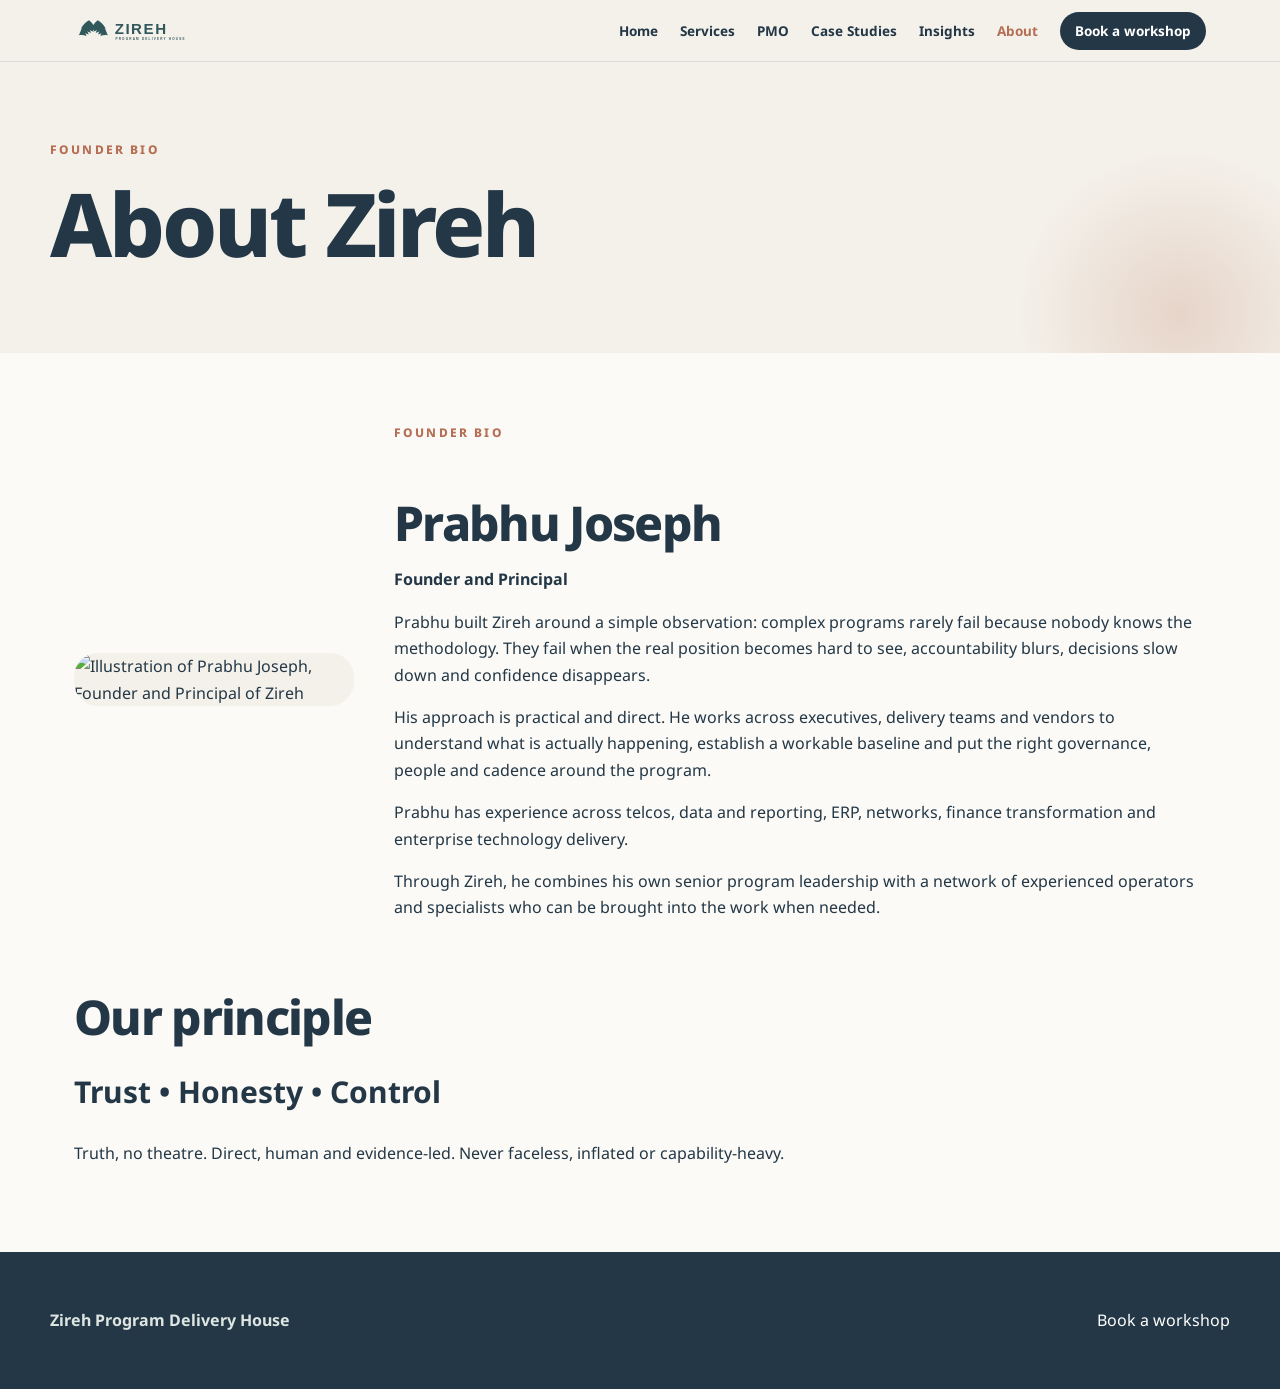
==== about/index.html @ 5350f759 "Add remaining site pages" ====
<!doctype html>
<html lang="en-AU">
<head>
  <meta charset="utf-8">
  <meta name="viewport" content="width=device-width, initial-scale=1">
  <title>About Prabhu Joseph | Zireh</title>
  <meta name="description" content="Founder and Principal of Zireh Program Delivery House.">
  <link rel="icon" href="/assets/images/zireh-mark.svg">
  <link rel="stylesheet" href="/css/styles.css">
</head>
<body>
<header class="site-header">
  <div class="header-inner">
    <a class="brand" href="/"><img src="/assets/images/zireh-mark.svg" alt="Zireh Program Delivery House"></a>
    <button class="nav-toggle" type="button" aria-expanded="false">Menu</button>
    <nav class="main-nav" aria-label="Primary"><ul>
      <li><a href="/">Home</a></li>
      <li><a href="/program-project-management/">Services</a></li>
      <li><a href="/pmo-execution-capability/">PMO</a></li>
      <li><a href="/case-studies/">Case Studies</a></li>
      <li><a href="/insights-ip/">Insights</a></li>
      <li><a href="/about/" class="is-active">About</a></li>
      <li><a href="/contact/" class="nav-cta">Book a workshop</a></li>
    </ul></nav>
  </div>
</header>
<main>
<section class="page-hero"><div class="container"><p class="eyebrow">Founder Bio</p><h1>About Zireh</h1></div></section>
<section class="page-content wide">
  <div class="person">
    <img src="/assets/images/prabhu-joseph.jpg" alt="Illustration of Prabhu Joseph, Founder and Principal of Zireh">
    <div>
      <p class="eyebrow">Founder Bio</p>
      <h2>Prabhu Joseph</h2>
      <p><strong>Founder and Principal</strong></p>
      <p>Prabhu built Zireh around a simple observation: complex programs rarely fail because nobody knows the methodology. They fail when the real position becomes hard to see, accountability blurs, decisions slow down and confidence disappears.</p>
      <p>His approach is practical and direct. He works across executives, delivery teams and vendors to understand what is actually happening, establish a workable baseline and put the right governance, people and cadence around the program.</p>
      <p>Prabhu has experience across telcos, data and reporting, ERP, networks, finance transformation and enterprise technology delivery.</p>
      <p>Through Zireh, he combines his own senior program leadership with a network of experienced operators and specialists who can be brought into the work when needed.</p>
    </div>
  </div>
  <h2>Our principle</h2>
  <p class="quote">Trust • Honesty • Control</p>
  <p>Truth, no theatre. Direct, human and evidence-led. Never faceless, inflated or capability-heavy.</p>
</section>
</main>
<footer class="site-footer"><div class="footer-inner"><div><strong>Zireh Program Delivery House</strong></div><div class="footer-nav"><a href="/contact/">Book a workshop</a></div></div></footer>
<script src="/js/main.js"></script>
</body>
</html>
---- css/styles.css ----
@import url("https://fonts.googleapis.com/css2?family=Noto+Sans:ital,wght@0,400;0,500;0,600;0,700;0,800;0,900;1,400&display=swap");

:root {
  --navy: #233746;
  --teal: #31585a;
  --rust: #b66f54;
  --terracotta: #c98262;
  --cream: #f4f1ea;
  --sage: #6f887c;
  --mist: #dde5e1;
  --paper: #fbfaf6;
  --ink: #233746;
  --muted: #5f6b6d;
  --white: #ffffff;
  --radius: 18px;
  --shadow: 0 14px 45px rgba(35, 55, 70, 0.1);
}

* { box-sizing: border-box; }
html { scroll-behavior: smooth; }
body {
  margin: 0;
  background: var(--paper);
  color: var(--ink);
  font-family: "Noto Sans", Arial, sans-serif;
  line-height: 1.65;
}
a { color: var(--teal); text-decoration: none; }
a:hover { text-decoration: underline; }
img { max-width: 100%; height: auto; display: block; }

.site-header {
  position: sticky;
  top: 0;
  z-index: 100;
  background: rgba(244, 241, 234, 0.94);
  backdrop-filter: blur(14px);
  border-bottom: 1px solid rgba(35, 55, 70, 0.1);
}
.header-inner {
  max-width: 1180px;
  margin: auto;
  padding: 16px 24px;
  display: flex;
  align-items: center;
  justify-content: space-between;
  gap: 28px;
}
.brand img { width: 178px; }
.nav-toggle {
  display: none;
  background: none;
  border: 1px solid var(--navy);
  border-radius: 999px;
  padding: 8px 14px;
  font-weight: 800;
  color: var(--navy);
  cursor: pointer;
  font-family: inherit;
}
.main-nav ul {
  list-style: none;
  margin: 0;
  padding: 0;
  display: flex;
  gap: 22px;
  align-items: center;
  flex-wrap: wrap;
}
.main-nav a {
  font-size: 13.5px;
  font-weight: 700;
  color: var(--navy);
  text-decoration: none;
}
.main-nav a:hover,
.main-nav a.is-active { color: var(--rust); }
.nav-cta {
  background: var(--navy);
  color: #fff !important;
  padding: 10px 15px;
  border-radius: 999px;
}
.nav-cta:hover { background: var(--teal); text-decoration: none; }

.hero {
  position: relative;
  overflow: hidden;
  background: var(--cream);
  padding: 100px 24px 88px;
}
.hero:after {
  content: "";
  position: absolute;
  right: -120px;
  bottom: -180px;
  width: 520px;
  height: 520px;
  border-radius: 50%;
  background: radial-gradient(circle, rgba(201, 130, 98, 0.28), transparent 62%);
}
.hero-inner { max-width: 1180px; margin: auto; position: relative; z-index: 1; }
.principles {
  display: flex;
  gap: 18px;
  flex-wrap: wrap;
  font-size: 12px;
  letter-spacing: 0.2em;
  font-weight: 800;
  text-transform: uppercase;
  color: var(--teal);
  margin: 0 0 22px;
}
.eyebrow {
  font-size: 12px;
  letter-spacing: 0.18em;
  font-weight: 800;
  text-transform: uppercase;
  color: var(--rust);
  margin: 0 0 16px;
}
h1, h2, h3 { font-weight: 800; letter-spacing: -0.035em; line-height: 1.08; margin: 0 0 18px; }
h1 { font-size: clamp(48px, 7vw, 88px); max-width: 850px; }
h2 { font-size: clamp(30px, 4.4vw, 48px); }
h3 { font-size: 23px; }
.lead { font-size: 20px; max-width: 760px; color: #405157; }
.hero-actions { display: flex; gap: 12px; flex-wrap: wrap; margin-top: 30px; }

.btn {
  display: inline-flex;
  align-items: center;
  justify-content: center;
  padding: 13px 20px;
  border-radius: 999px;
  font-weight: 800;
  border: 1px solid var(--navy);
  text-decoration: none;
}
.btn:hover { text-decoration: none; opacity: 0.92; }
.btn-primary { background: var(--navy); color: #fff; }
.btn-secondary { background: transparent; color: var(--navy); }
.btn-ghost { border-color: #fff; color: #fff; }

.section { padding: 82px 24px; }
.section.alt { background: var(--mist); }
.section.cream { background: var(--cream); }
.container { max-width: 1180px; margin: auto; }

.grid { display: grid; gap: 22px; }
.grid-3 { grid-template-columns: repeat(3, 1fr); }
.grid-2 { grid-template-columns: repeat(2, 1fr); }
.card {
  background: #fff;
  border: 1px solid rgba(35, 55, 70, 0.1);
  border-radius: var(--radius);
  padding: 30px;
  box-shadow: var(--shadow);
}
.card .number {
  font-size: 12px;
  font-weight: 900;
  letter-spacing: 0.18em;
  color: var(--rust);
  margin-bottom: 24px;
}
.card p { color: var(--muted); }
.card a { font-weight: 800; }

.pill {
  display: inline-block;
  background: var(--cream);
  border-radius: 999px;
  padding: 7px 11px;
  font-size: 12px;
  font-weight: 800;
  color: var(--teal);
  margin: 3px;
}

.callout {
  background: var(--navy);
  color: #fff;
  border-radius: 26px;
  padding: 44px;
}
.callout h2, .callout h3 { color: #fff; }
.callout p { color: #e8efea; }
.callout .eyebrow { color: var(--terracotta); }

.stateline {
  display: flex;
  gap: 14px;
  flex-wrap: wrap;
  font-size: 12px;
  letter-spacing: 0.14em;
  font-weight: 900;
  color: var(--rust);
  text-transform: uppercase;
}

.steps { display: grid; grid-template-columns: repeat(5, 1fr); gap: 12px; margin-top: 32px; }
.steps-3 { grid-template-columns: repeat(3, 1fr); }
.step { padding: 20px; border-top: 3px solid var(--rust); background: #fff; }
.step strong { display: block; font-size: 13px; text-transform: uppercase; letter-spacing: 0.08em; margin-bottom: 8px; }
.step span { font-size: 13px; color: var(--muted); }

.quote { font-size: 30px; line-height: 1.25; font-weight: 700; color: var(--navy); max-width: 850px; }

.page-hero { padding: 78px 24px 64px; background: var(--cream); position: relative; overflow: hidden; }
.page-hero:after {
  content: "";
  position: absolute;
  right: -80px;
  bottom: -140px;
  width: 360px;
  height: 360px;
  border-radius: 50%;
  background: radial-gradient(circle, rgba(182, 111, 84, 0.22), transparent 64%);
}
.page-content { max-width: 920px; margin: auto; padding: 70px 24px; }
.page-content.wide { max-width: 1180px; }
.page-content h2 { margin-top: 54px; }
.page-content ul { padding-left: 22px; }
.page-content li { margin-bottom: 8px; }

.site-footer { background: var(--navy); color: #dde5e1; padding: 55px 24px; }
.footer-inner {
  max-width: 1180px;
  margin: auto;
  display: flex;
  justify-content: space-between;
  gap: 30px;
  flex-wrap: wrap;
}
.footer-inner a { color: #fff; }
.footer-nav { display: flex; gap: 16px; flex-wrap: wrap; }
.disclaimer { font-size: 12px; color: #8fa4a0; }
.case-label { font-size: 11px; letter-spacing: 0.15em; text-transform: uppercase; font-weight: 900; color: var(--rust); }

.person { display: grid; grid-template-columns: 280px 1fr; gap: 40px; align-items: center; }
.person img { border-radius: 24px; background: var(--cream); width: 100%; }
.form-note { padding: 22px; background: var(--cream); border-left: 4px solid var(--rust); }

.contact-grid { display: grid; grid-template-columns: 1.1fr 0.9fr; gap: 28px; }
.contact-form label { display: block; font-size: 13px; font-weight: 800; margin: 14px 0 6px; }
.contact-form input,
.contact-form textarea,
.contact-form select {
  width: 100%;
  border: 1px solid rgba(35, 55, 70, 0.18);
  border-radius: 12px;
  padding: 12px 14px;
  font: inherit;
  background: #fff;
  color: var(--ink);
}
.contact-form textarea { min-height: 140px; resize: vertical; }
.form-success { display: none; background: var(--mist); border-radius: 16px; padding: 18px; margin-top: 16px; }

.where-list { display: grid; gap: 14px; }
.where-item {
  background: #fff;
  border-radius: 16px;
  padding: 22px 24px;
  border: 1px solid rgba(35, 55, 70, 0.08);
}
.where-item strong { display: block; color: var(--rust); font-size: 12px; letter-spacing: 0.12em; text-transform: uppercase; margin-bottom: 6px; }

@media (max-width: 900px) {
  .nav-toggle { display: inline-flex; }
  .main-nav { display: none; width: 100%; }
  .main-nav.open { display: block; }
  .header-inner { flex-wrap: wrap; }
  .main-nav ul { flex-direction: column; align-items: flex-start; gap: 12px; padding: 8px 0 6px; }
  .grid-3, .grid-2, .contact-grid { grid-template-columns: 1fr; }
  .steps, .steps-3 { grid-template-columns: 1fr 1fr; }
  .person { grid-template-columns: 1fr; }
}
@media (max-width: 560px) {
  .hero { padding-top: 70px; }
  .section { padding: 60px 18px; }
  .hero h1 { font-size: 48px; }
  .steps, .steps-3 { grid-template-columns: 1fr; }
  .callout { padding: 30px; }
  .brand img { width: 150px; }
}
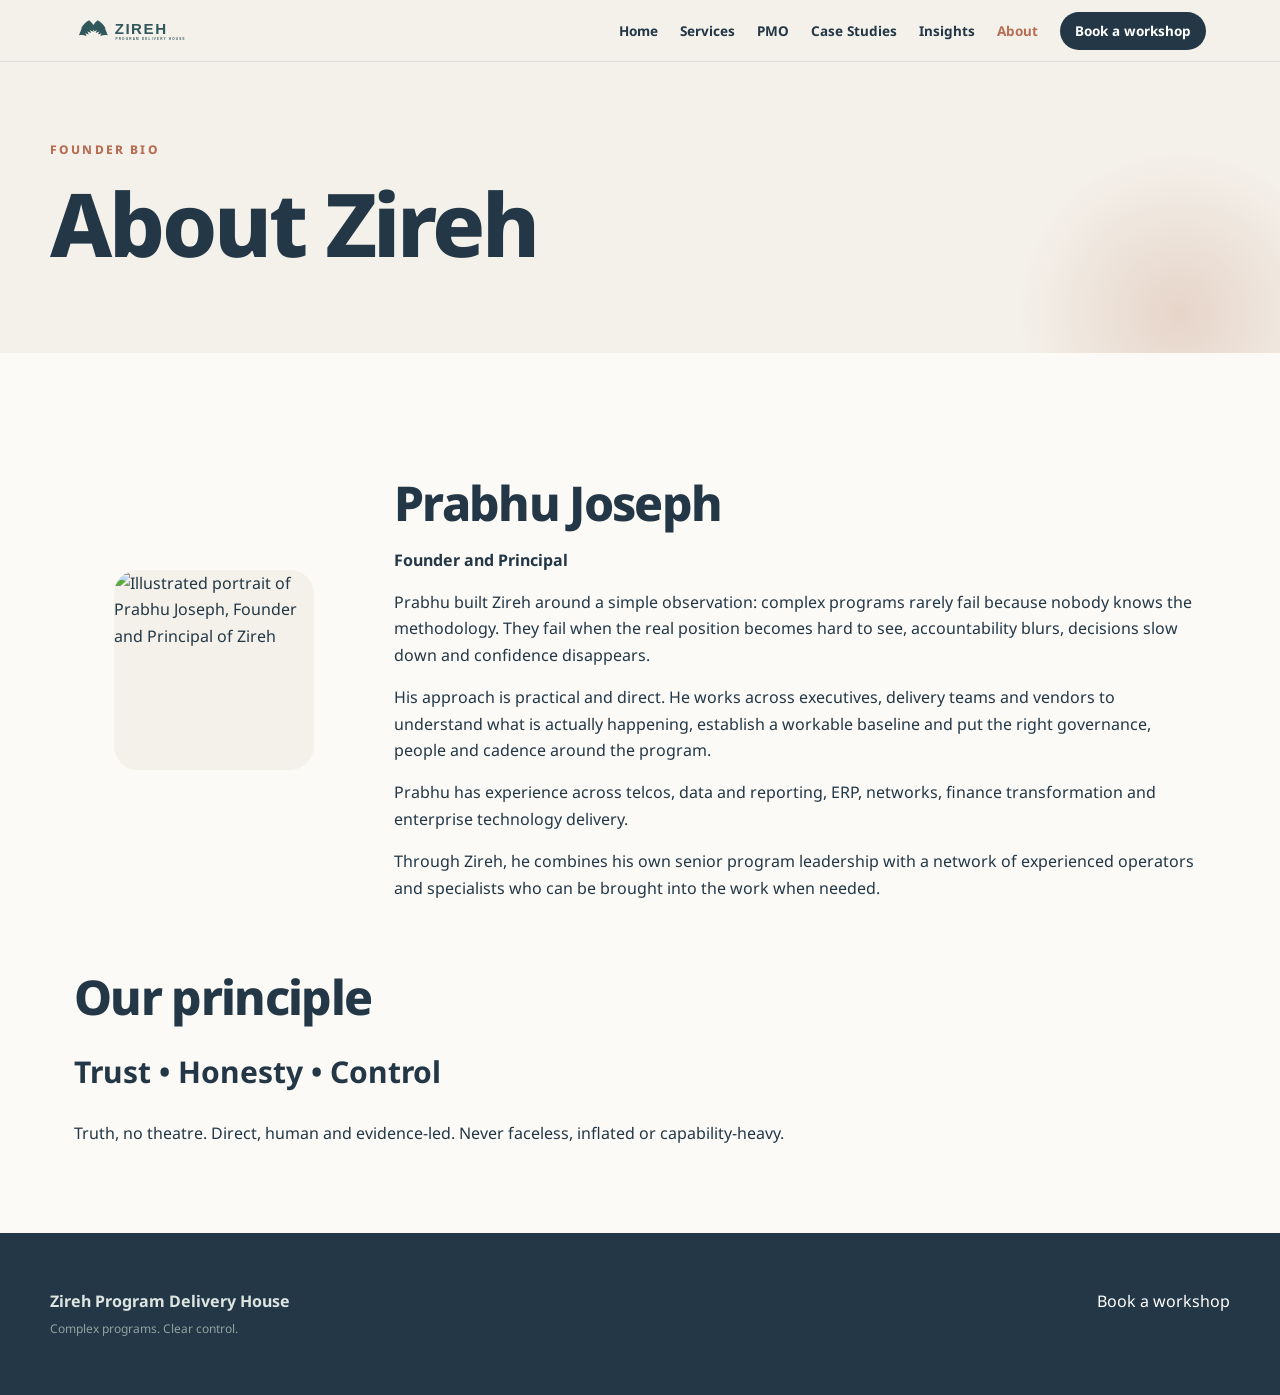
==== commit 6d7f5095: "Enlarge About portrait and remove duplicate founder label" ====
--- a/about/index.html
+++ b/about/index.html
@@ -13,7 +13,8 @@
   <div class="header-inner">
     <a class="brand" href="/"><img src="/assets/images/zireh-mark.svg" alt="Zireh Program Delivery House"></a>
     <button class="nav-toggle" type="button" aria-expanded="false">Menu</button>
-    <nav class="main-nav" aria-label="Primary"><ul>
+    <nav class="main-nav" aria-label="Primary">
+      <ul>
       <li><a href="/">Home</a></li>
       <li><a href="/program-project-management/">Services</a></li>
       <li><a href="/pmo-execution-capability/">PMO</a></li>
@@ -21,16 +22,23 @@
       <li><a href="/insights-ip/">Insights</a></li>
       <li><a href="/about/" class="is-active">About</a></li>
       <li><a href="/contact/" class="nav-cta">Book a workshop</a></li>
-    </ul></nav>
+      </ul>
+    </nav>
   </div>
 </header>
 <main>
-<section class="page-hero"><div class="container"><p class="eyebrow">Founder Bio</p><h1>About Zireh</h1></div></section>
+<section class="page-hero">
+  <div class="container">
+    <p class="eyebrow">Founder Bio</p>
+    <h1>About Zireh</h1>
+  </div>
+</section>
 <section class="page-content wide">
   <div class="person">
-    <img src="/assets/images/prabhu-joseph.jpg" alt="Illustration of Prabhu Joseph, Founder and Principal of Zireh">
+    <figure class="person-photo">
+      <img src="/assets/images/prabhu-joseph.jpg" alt="Illustrated portrait of Prabhu Joseph, Founder and Principal of Zireh" width="1408" height="1408" decoding="async">
+    </figure>
     <div>
-      <p class="eyebrow">Founder Bio</p>
       <h2>Prabhu Joseph</h2>
       <p><strong>Founder and Principal</strong></p>
       <p>Prabhu built Zireh around a simple observation: complex programs rarely fail because nobody knows the methodology. They fail when the real position becomes hard to see, accountability blurs, decisions slow down and confidence disappears.</p>
@@ -44,7 +52,17 @@
   <p>Truth, no theatre. Direct, human and evidence-led. Never faceless, inflated or capability-heavy.</p>
 </section>
 </main>
-<footer class="site-footer"><div class="footer-inner"><div><strong>Zireh Program Delivery House</strong></div><div class="footer-nav"><a href="/contact/">Book a workshop</a></div></div></footer>
+<footer class="site-footer">
+  <div class="footer-inner">
+    <div>
+      <strong>Zireh Program Delivery House</strong><br>
+      <span class="disclaimer">Complex programs. Clear control.</span>
+    </div>
+    <div class="footer-nav">
+      <a href="/contact/">Book a workshop</a>
+    </div>
+  </div>
+</footer>
 <script src="/js/main.js"></script>
 </body>
 </html>
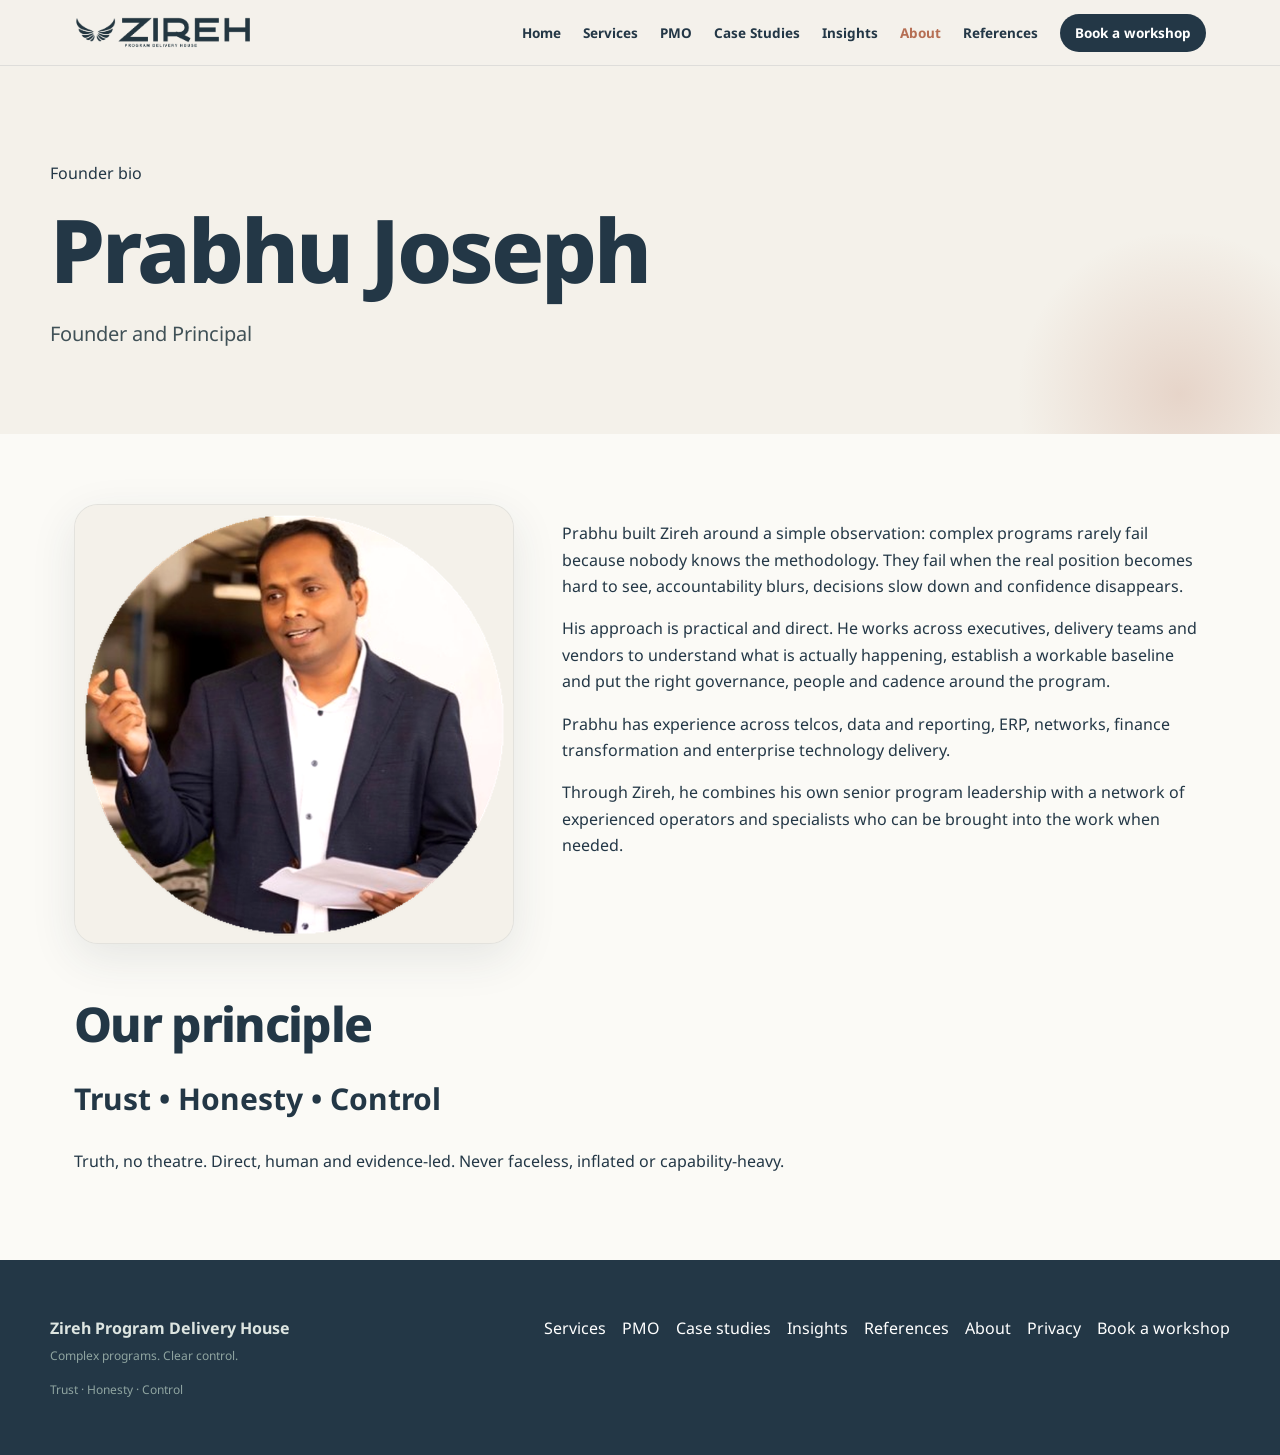
==== commit 351109f0: "Point logo and founder photo at uploaded PNGs and crop the portrait to a circle" ====
--- a/about/index.html
+++ b/about/index.html
@@ -3,7 +3,7 @@
 <head>
   <meta charset="utf-8">
   <meta name="viewport" content="width=device-width, initial-scale=1">
-  <title>About Prabhu Joseph | Zireh</title>
+  <title>Founder Bio | Prabhu Joseph | Zireh</title>
   <meta name="description" content="Founder and Principal of Zireh Program Delivery House.">
   <link rel="icon" href="/assets/images/zireh-mark.svg">
   <link rel="stylesheet" href="/css/styles.css">
@@ -11,7 +11,7 @@
 <body>
 <header class="site-header">
   <div class="header-inner">
-    <a class="brand" href="/"><img src="/assets/images/zireh-mark.svg" alt="Zireh Program Delivery House"></a>
+    <a class="brand" href="/"><img src="/assets/images/zireh-logo.png" alt="Zireh Program Delivery House"></a>
     <button class="nav-toggle" type="button" aria-expanded="false">Menu</button>
     <nav class="main-nav" aria-label="Primary">
       <ul>
@@ -21,26 +21,27 @@
       <li><a href="/case-studies/">Case Studies</a></li>
       <li><a href="/insights-ip/">Insights</a></li>
       <li><a href="/about/" class="is-active">About</a></li>
+      <li><a href="/references/">References</a></li>
       <li><a href="/contact/" class="nav-cta">Book a workshop</a></li>
       </ul>
     </nav>
   </div>
 </header>
 <main>
+
 <section class="page-hero">
   <div class="container">
-    <p class="eyebrow">Founder Bio</p>
-    <h1>About Zireh</h1>
+    <p class="slide-kicker">Founder bio</p>
+    <h1>Prabhu Joseph</h1>
+    <p class="lead">Founder and Principal</p>
   </div>
 </section>
 <section class="page-content wide">
   <div class="person">
     <figure class="person-photo">
-      <img src="/assets/images/prabhu-joseph.jpg" alt="Illustrated portrait of Prabhu Joseph, Founder and Principal of Zireh" width="1408" height="1408" decoding="async">
+      <img src="/assets/images/prabhu-joseph.png" alt="Prabhu Joseph, Founder and Principal of Zireh" width="720" height="720" decoding="async">
     </figure>
     <div>
-      <h2>Prabhu Joseph</h2>
-      <p><strong>Founder and Principal</strong></p>
       <p>Prabhu built Zireh around a simple observation: complex programs rarely fail because nobody knows the methodology. They fail when the real position becomes hard to see, accountability blurs, decisions slow down and confidence disappears.</p>
       <p>His approach is practical and direct. He works across executives, delivery teams and vendors to understand what is actually happening, establish a workable baseline and put the right governance, people and cadence around the program.</p>
       <p>Prabhu has experience across telcos, data and reporting, ERP, networks, finance transformation and enterprise technology delivery.</p>
@@ -51,14 +52,23 @@
   <p class="quote">Trust • Honesty • Control</p>
   <p>Truth, no theatre. Direct, human and evidence-led. Never faceless, inflated or capability-heavy.</p>
 </section>
+
 </main>
 <footer class="site-footer">
   <div class="footer-inner">
     <div>
       <strong>Zireh Program Delivery House</strong><br>
       <span class="disclaimer">Complex programs. Clear control.</span>
+      <p class="disclaimer" style="margin:12px 0 0">Trust · Honesty · Control</p>
     </div>
     <div class="footer-nav">
+      <a href="/program-project-management/">Services</a>
+      <a href="/pmo-execution-capability/">PMO</a>
+      <a href="/case-studies/">Case studies</a>
+      <a href="/insights-ip/">Insights</a>
+      <a href="/references/">References</a>
+      <a href="/about/">About</a>
+      <a href="/privacy/">Privacy</a>
       <a href="/contact/">Book a workshop</a>
     </div>
   </div>
--- a/css/styles.css
+++ b/css/styles.css
@@ -237,8 +237,21 @@
 .disclaimer { font-size: 12px; color: #8fa4a0; }
 .case-label { font-size: 11px; letter-spacing: 0.15em; text-transform: uppercase; font-weight: 900; color: var(--rust); }
 
-.person { display: grid; grid-template-columns: 280px 1fr; gap: 40px; align-items: center; }
-.person img { border-radius: 24px; background: var(--cream); width: 100%; }
+.person { display: grid; grid-template-columns: minmax(280px, 440px) 1fr; gap: 48px; align-items: start; }
+.person-photo {
+  margin: 0;
+  background: var(--cream);
+  border-radius: 24px;
+  overflow: hidden;
+  box-shadow: 0 14px 45px rgba(35, 55, 70, 0.1);
+  border: 1px solid rgba(35, 55, 70, 0.08);
+}
+.person-photo img {
+  width: 100%;
+  height: auto;
+  display: block;
+  background: #f4f1ea;
+}
 .form-note { padding: 22px; background: var(--cream); border-left: 4px solid var(--rust); }
 
 .contact-grid { display: grid; grid-template-columns: 1.1fr 0.9fr; gap: 28px; }
